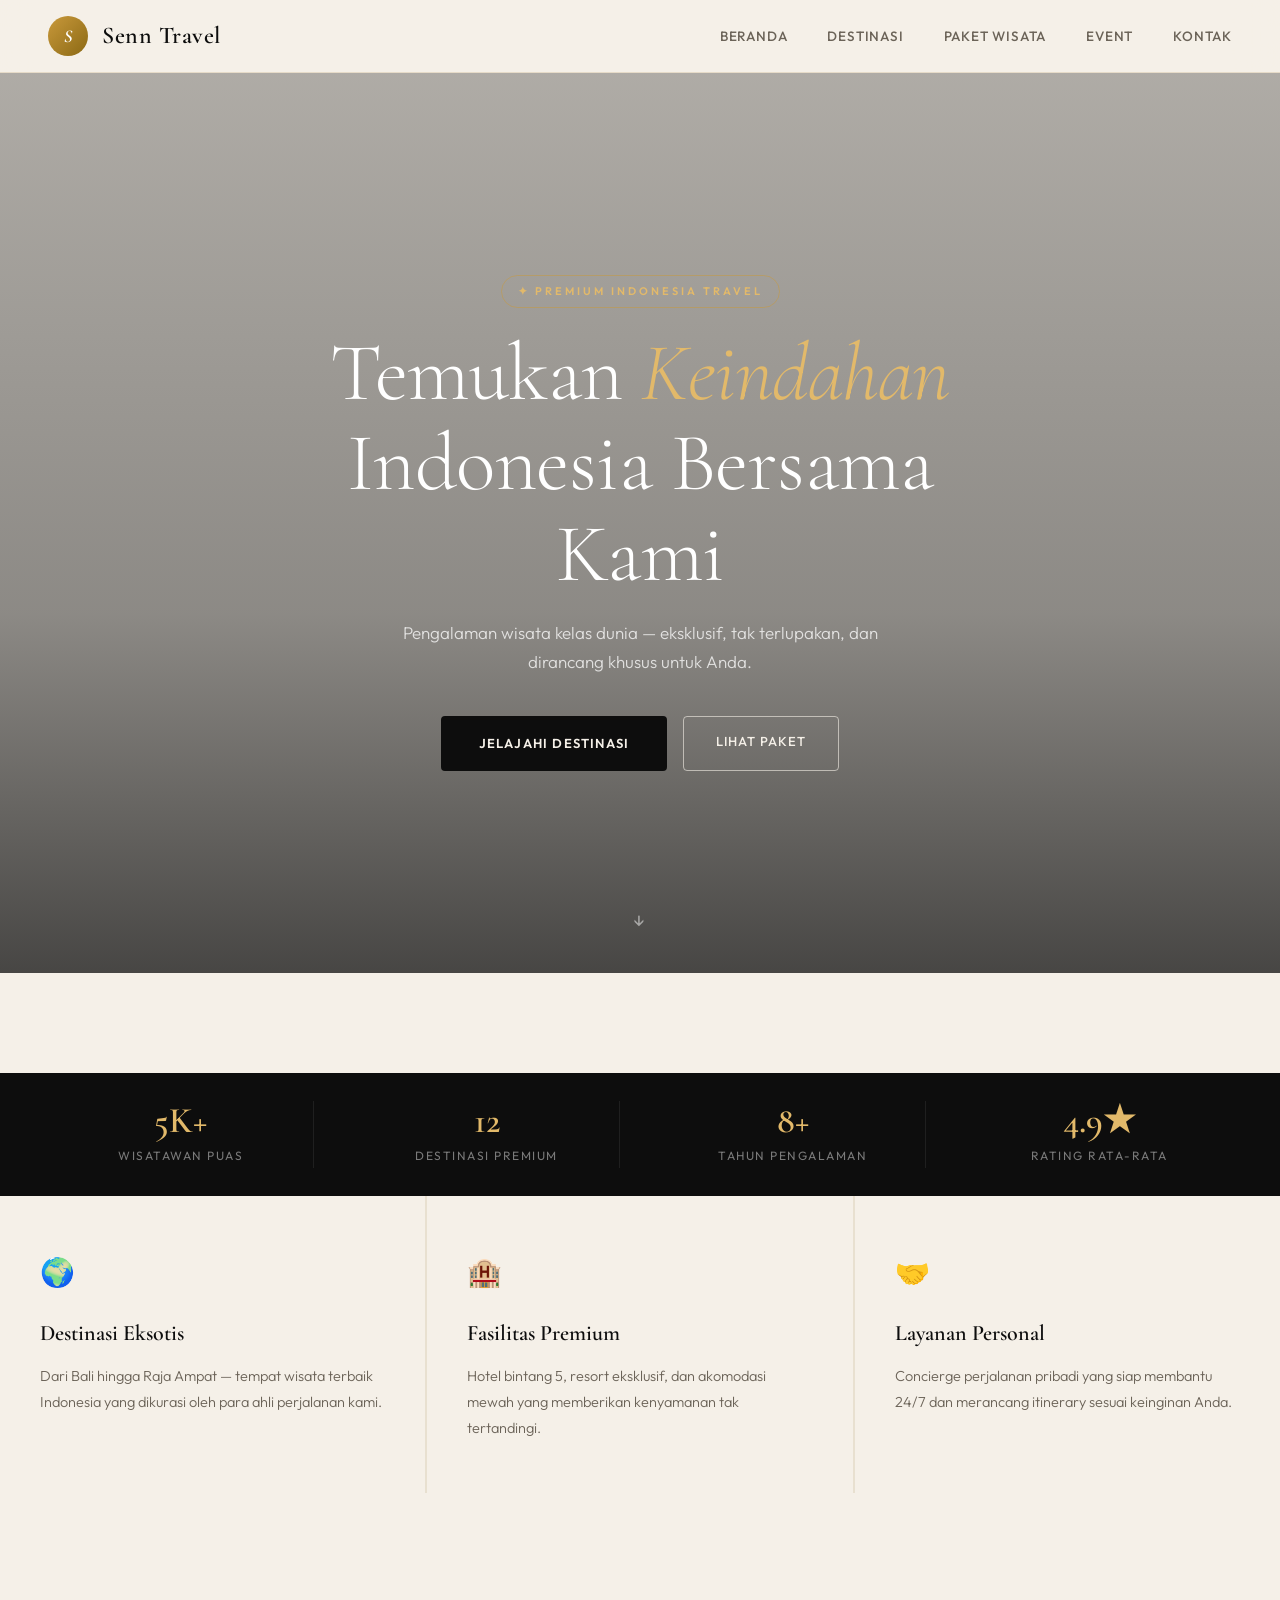
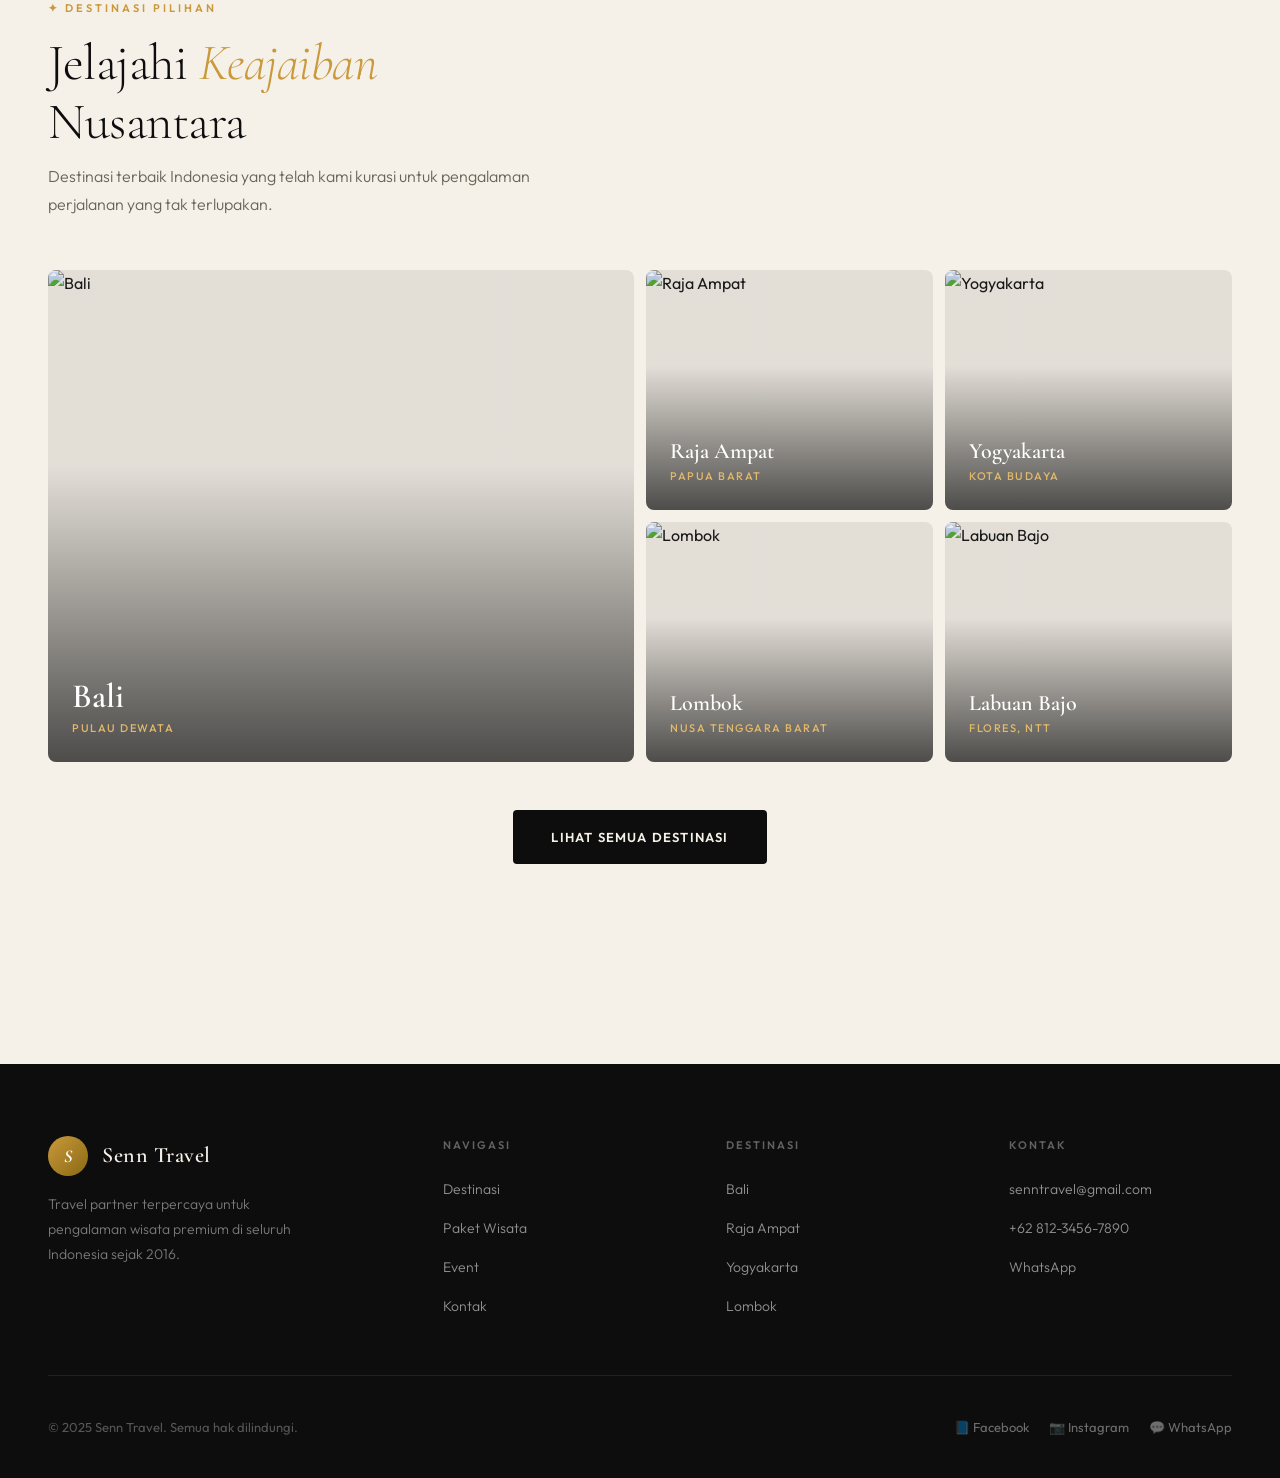
==== index.html @ eb4c7f7f "menambahkan grid" ====
<!DOCTYPE html>
<html lang="id">
<head>
    <meta charset="UTF-8">
    <meta name="viewport" content="width=device-width, initial-scale=1.0">
    <title>Senn Travel — Premium Indonesia Travel</title>
    <meta name="description" content="Senn Travel — Travel partner terpercaya untuk pengalaman wisata premium Indonesia">
    <link rel="icon" type="image/x-icon" href="favicon.ico">
    <link href="https://fonts.googleapis.com/css2?family=Cormorant+Garamond:ital,wght@0,300;0,400;0,600;0,700;1,300;1,400&family=Outfit:wght@300;400;500;600;700&display=swap" rel="stylesheet">
    <link rel="stylesheet" href="ini.css">
</head>
<body>

<header>
    <div class="navbar">
        <div class="logo">
            <div class="logo-mark">S</div>
            <span>Senn Travel</span>
        </div>
        <nav>
            <ul>
                <li><a href="index.html">Beranda</a></li>
                <li><a href="destinasi.html">Destinasi</a></li>
                <li><a href="paket.html">Paket Wisata</a></li>
                <li><a href="destinasi.html#event">Event</a></li>
                <li><a href="destinasi.html#kontak">Kontak</a></li>
            </ul>
        </nav>
    </div>
</header>

<section class="hero">
    <div class="hero-content">
        <span class="hero-label">✦ Premium Indonesia Travel</span>
        <h1>Temukan <em>Keindahan</em><br>Indonesia Bersama Kami</h1>
        <p>Pengalaman wisata kelas dunia — eksklusif, tak terlupakan, dan dirancang khusus untuk Anda.</p>
        <div class="hero-actions">
            <a href="destinasi.html" class="btn">Jelajahi Destinasi</a>
            <a href="paket.html" class="btn-outline">Lihat Paket</a>
        </div>
    </div>
    <div class="scroll-hint"></div>
</section>

<div class="stats-bar">
    <div class="stats-inner">
        <div class="stat-item">
            <span class="stat-number">5K+</span>
            <span class="stat-label">Wisatawan Puas</span>
        </div>
        <div class="stat-item">
            <span class="stat-number">12</span>
            <span class="stat-label">Destinasi Premium</span>
        </div>
        <div class="stat-item">
            <span class="stat-number">8+</span>
            <span class="stat-label">Tahun Pengalaman</span>
        </div>
        <div class="stat-item">
            <span class="stat-number">4.9★</span>
            <span class="stat-label">Rating Rata-Rata</span>
        </div>
    </div>
</div>

<section class="fitur">
    <div class="card">
        <span class="card-icon">🌍</span>
        <h3>Destinasi Eksotis</h3>
        <p>Dari Bali hingga Raja Ampat — tempat wisata terbaik Indonesia yang dikurasi oleh para ahli perjalanan kami.</p>
    </div>
    <div class="card">
        <span class="card-icon">🏨</span>
        <h3>Fasilitas Premium</h3>
        <p>Hotel bintang 5, resort eksklusif, dan akomodasi mewah yang memberikan kenyamanan tak tertandingi.</p>
    </div>
    <div class="card">
        <span class="card-icon">🤝</span>
        <h3>Layanan Personal</h3>
        <p>Concierge perjalanan pribadi yang siap membantu 24/7 dan merancang itinerary sesuai keinginan Anda.</p>
    </div>
</section>

<section class="home-destinations">
    <div class="home-destinations-inner">
        <div class="section-header">
            <span class="section-label">✦ Destinasi Pilihan</span>
            <h2>Jelajahi <em>Keajaiban</em><br>Nusantara</h2>
            <p>Destinasi terbaik Indonesia yang telah kami kurasi untuk pengalaman perjalanan yang tak terlupakan.</p>
        </div>
        <div class="home-dest-grid">
            <a href="destinasi.html" class="home-dest-card home-dest-large">
                <img src="https://images.unsplash.com/photo-1537996194471-e657df975ab4?w=900&q=80" alt="Bali">
                <div class="home-dest-overlay">
                    <span class="home-dest-label">Bali</span>
                    <span class="home-dest-sub">Pulau Dewata</span>
                </div>
            </a>
            <a href="destinasi.html" class="home-dest-card">
                <img src="https://images.unsplash.com/photo-1596700234665-06d3ca4f38f7?w=600&q=80" alt="Raja Ampat">
                <div class="home-dest-overlay">
                    <span class="home-dest-label">Raja Ampat</span>
                    <span class="home-dest-sub">Papua Barat</span>
                </div>
            </a>
            <a href="destinasi.html" class="home-dest-card">
                <img src="https://images.unsplash.com/photo-1555400038-63f5ba517a47?w=600&q=80" alt="Yogyakarta">
                <div class="home-dest-overlay">
                    <span class="home-dest-label">Yogyakarta</span>
                    <span class="home-dest-sub">Kota Budaya</span>
                </div>
            </a>
            <a href="destinasi.html" class="home-dest-card">
                <img src="https://images.unsplash.com/photo-1518548419970-58e3b4079ab2?w=600&q=80" alt="Lombok">
                <div class="home-dest-overlay">
                    <span class="home-dest-label">Lombok</span>
                    <span class="home-dest-sub">Nusa Tenggara Barat</span>
                </div>
            </a>
            <a href="destinasi.html" class="home-dest-card">
                <img src="https://images.unsplash.com/photo-1588668214407-6ea9a6d8c272?w=600&q=80" alt="Labuan Bajo">
                <div class="home-dest-overlay">
                    <span class="home-dest-label">Labuan Bajo</span>
                    <span class="home-dest-sub">Flores, NTT</span>
                </div>
            </a>
        </div>
        <div class="home-dest-cta">
            <a href="destinasi.html" class="btn">Lihat Semua Destinasi</a>
        </div>
    </div>
</section>

<footer>
    <div class="footer-container">
        <div class="footer-top">
            <div class="footer-brand">
                <div class="logo">
                    <div class="logo-mark">S</div>
                    <span>Senn Travel</span>
                </div>
                <p>Travel partner terpercaya untuk pengalaman wisata premium di seluruh Indonesia sejak 2016.</p>
            </div>
            <div class="footer-col">
                <h4>Navigasi</h4>
                <ul>
                    <li><a href="destinasi.html">Destinasi</a></li>
                    <li><a href="paket.html">Paket Wisata</a></li>
                    <li><a href="destinasi.html#event">Event</a></li>
                    <li><a href="destinasi.html#kontak">Kontak</a></li>
                </ul>
            </div>
            <div class="footer-col">
                <h4>Destinasi</h4>
                <ul>
                    <li><a href="destinasi.html">Bali</a></li>
                    <li><a href="destinasi.html">Raja Ampat</a></li>
                    <li><a href="destinasi.html">Yogyakarta</a></li>
                    <li><a href="destinasi.html">Lombok</a></li>
                </ul>
            </div>
            <div class="footer-col">
                <h4>Kontak</h4>
                <ul>
                    <li><a href="mailto:senntravel@gmail.com">senntravel@gmail.com</a></li>
                    <li><a href="tel:+6281234567890">+62 812-3456-7890</a></li>
                    <li><a href="#">WhatsApp</a></li>
                </ul>
            </div>
        </div>
        <div class="footer-bottom">
            <p>&copy; 2025 Senn Travel. Semua hak dilindungi.</p>
            <div class="social-links">
                <a href="#">📘 Facebook</a>
                <a href="#">📷 Instagram</a>
                <a href="#">💬 WhatsApp</a>
            </div>
        </div>
    </div>
</footer>

</body>
</html>
---- ini.css ----
@import url('https://fonts.googleapis.com/css2?family=Cormorant+Garamond:ital,wght@0,300;0,400;0,600;0,700;1,300;1,400&family=Outfit:wght@300;400;500;600;700&display=swap');

*, *::before, *::after {
    box-sizing: border-box;
    margin: 0;
    padding: 0;
}

:root {
    --cream: #f5f0e8;
    --cream-dark: #e8e0d0;
    --ink: #0d0d0d;
    --ink-mid: #1a1a1a;
    --ink-light: #2a2a2a;
    --warm: #8b6914;
    --gold: #c9993b;
    --gold-light: #e2b96a;
    --sand: #d4b896;
    --text: #1a1a1a;
    --text-muted: #6b6358;
    --text-light: #9a8f84;
    --white: #ffffff;
    --radius: 4px;
    --radius-md: 8px;
    --radius-lg: 16px;
    --shadow-sm: 0 2px 12px rgba(0,0,0,0.08);
    --shadow: 0 8px 40px rgba(0,0,0,0.12);
    --shadow-lg: 0 24px 80px rgba(0,0,0,0.18);
    --transition: 0.4s cubic-bezier(0.25, 0.46, 0.45, 0.94);
}

html { scroll-behavior: smooth; }

body {
    font-family: 'Outfit', sans-serif;
    background: var(--cream);
    color: var(--text);
    line-height: 1.7;
    overflow-x: hidden;
}

img, video {
    display: block;
    max-width: 100%;
}

a {
    color: inherit;
    text-decoration: none;
}

ul { list-style: none; }

header {
    position: sticky;
    top: 0;
    z-index: 1000;
    background: rgba(245,240,232,0.92);
    backdrop-filter: blur(20px);
    -webkit-backdrop-filter: blur(20px);
    border-bottom: 1px solid rgba(139,105,20,0.15);
}

.navbar {
    display: flex;
    justify-content: space-between;
    align-items: center;
    max-width: 1280px;
    margin: 0 auto;
    padding: 0 48px;
    height: 72px;
}

.logo {
    display: flex;
    align-items: center;
    gap: 14px;
    font-family: 'Cormorant Garamond', serif;
    font-size: 24px;
    font-weight: 600;
    color: var(--ink);
    letter-spacing: 0.5px;
}

.logo-mark {
    width: 40px;
    height: 40px;
    background: linear-gradient(135deg, var(--gold), var(--warm));
    border-radius: 50%;
    display: flex;
    align-items: center;
    justify-content: center;
    font-size: 18px;
    color: white;
    font-family: 'Cormorant Garamond', serif;
    font-style: italic;
}

.logo img {
    width: 40px;
    height: 40px;
    border-radius: 50%;
    object-fit: cover;
}

nav ul {
    display: flex;
    gap: 40px;
    align-items: center;
}

nav a {
    color: var(--text-muted);
    font-size: 13.5px;
    font-weight: 500;
    letter-spacing: 0.8px;
    text-transform: uppercase;
    position: relative;
    transition: color var(--transition);
    padding-bottom: 3px;
}

nav a::after {
    content: '';
    position: absolute;
    left: 0;
    bottom: 0;
    width: 0;
    height: 1.5px;
    background: var(--gold);
    transition: width var(--transition);
}

nav a:hover { color: var(--ink); }
nav a:hover::after { width: 100%; }

.btn {
    display: inline-block;
    background: var(--ink);
    color: var(--cream);
    font-family: 'Outfit', sans-serif;
    font-weight: 600;
    font-size: 13px;
    padding: 14px 36px;
    border-radius: var(--radius);
    letter-spacing: 1.2px;
    text-transform: uppercase;
    transition: var(--transition);
    border: 2px solid var(--ink);
    cursor: pointer;
}

.btn:hover {
    background: transparent;
    color: var(--ink);
    transform: translateY(-2px);
}

.btn-outline {
    background: transparent;
    color: var(--cream);
    border: 1.5px solid rgba(245,240,232,0.6);
    font-family: 'Outfit', sans-serif;
    font-weight: 500;
    font-size: 13px;
    padding: 13px 32px;
    border-radius: var(--radius);
    letter-spacing: 1px;
    text-transform: uppercase;
    transition: var(--transition);
    cursor: pointer;
    text-decoration: none;
    display: inline-block;
}

.btn-outline:hover {
    background: rgba(245,240,232,0.15);
    border-color: var(--cream);
}

.hero {
    height: 100vh;
    min-height: 640px;
    display: flex;
    justify-content: center;
    align-items: center;
    text-align: center;
    position: relative;
    overflow: hidden;
    background: url('https://images.unsplash.com/photo-1537996194471-e657df975ab4?w=1800&q=80') center/cover no-repeat;
}

.hero::before {
    content: '';
    position: absolute;
    inset: 0;
    background: linear-gradient(
        to bottom,
        rgba(13,13,13,0.3) 0%,
        rgba(13,13,13,0.45) 60%,
        rgba(13,13,13,0.75) 100%
    );
}

.hero-content {
    position: relative;
    z-index: 1;
    max-width: 800px;
    padding: 0 32px;
}

.hero-label {
    display: inline-block;
    font-size: 11px;
    font-weight: 600;
    letter-spacing: 3px;
    text-transform: uppercase;
    color: var(--gold-light);
    margin-bottom: 20px;
    padding: 6px 16px;
    border: 1px solid rgba(201,153,59,0.5);
    border-radius: 30px;
}

.hero h1 {
    font-family: 'Cormorant Garamond', serif;
    font-size: clamp(48px, 7vw, 82px);
    font-weight: 300;
    line-height: 1.1;
    color: var(--white);
    margin-bottom: 20px;
    letter-spacing: -0.5px;
}

.hero h1 em {
    font-style: italic;
    color: var(--gold-light);
}

.hero p {
    font-size: 17px;
    color: rgba(255,255,255,0.75);
    margin-bottom: 40px;
    font-weight: 300;
    max-width: 520px;
    margin-left: auto;
    margin-right: auto;
}

.hero-actions {
    display: flex;
    gap: 16px;
    justify-content: center;
    flex-wrap: wrap;
}

.scroll-hint {
    position: absolute;
    bottom: 36px;
    left: 50%;
    transform: translateX(-50%);
    z-index: 1;
    display: flex;
    flex-direction: column;
    align-items: center;
    gap: 8px;
    color: rgba(255,255,255,0.5);
    font-size: 11px;
    letter-spacing: 2px;
    text-transform: uppercase;
    animation: bounce 2s infinite;
}

.scroll-hint::after {
    content: '↓';
    font-size: 18px;
}

@keyframes bounce {
    0%, 100% { transform: translateX(-50%) translateY(0); }
    50% { transform: translateX(-50%) translateY(6px); }
}

.stats-bar {
    background: var(--ink);
    padding: 28px 48px;
}

.stats-inner {
    max-width: 1280px;
    margin: 0 auto;
    display: grid;
    grid-template-columns: repeat(4, 1fr);
    gap: 40px;
}

.stat-item {
    text-align: center;
    border-right: 1px solid rgba(255,255,255,0.08);
    padding: 0 20px;
}

.stat-item:last-child { border-right: none; }

.stat-number {
    font-family: 'Cormorant Garamond', serif;
    font-size: 36px;
    font-weight: 600;
    color: var(--gold-light);
    display: block;
    line-height: 1.1;
}

.stat-label {
    font-size: 12px;
    color: rgba(255,255,255,0.45);
    letter-spacing: 1.5px;
    text-transform: uppercase;
    margin-top: 4px;
}

.fitur {
    display: grid;
    grid-template-columns: repeat(auto-fit, minmax(280px, 1fr));
    gap: 2px;
    background: var(--cream-dark);
    max-width: 100%;
    margin: 0;
}

.card {
    background: var(--cream);
    padding: 52px 40px;
    text-align: left;
    transition: var(--transition);
    cursor: default;
    position: relative;
    overflow: hidden;
}

.card::before {
    content: '';
    position: absolute;
    bottom: 0;
    left: 0;
    right: 0;
    height: 3px;
    background: linear-gradient(90deg, var(--gold), var(--warm));
    transform: scaleX(0);
    transform-origin: left;
    transition: transform var(--transition);
}

.card:hover::before { transform: scaleX(1); }

.card:hover { background: #f0e9da; }

.card-icon {
    font-size: 28px;
    margin-bottom: 20px;
    display: block;
}

.card h3 {
    font-family: 'Cormorant Garamond', serif;
    font-size: 22px;
    font-weight: 600;
    color: var(--ink);
    margin-bottom: 10px;
}

.card p {
    color: var(--text-muted);
    font-size: 14.5px;
    font-weight: 300;
    line-height: 1.8;
}

main {
    max-width: 1280px;
    margin: 0 auto;
    padding: 80px 48px;
}

section { margin-bottom: 100px; }

.section-header {
    margin-bottom: 56px;
}

.section-label {
    display: inline-block;
    font-size: 11px;
    font-weight: 600;
    letter-spacing: 3px;
    text-transform: uppercase;
    color: var(--gold);
    margin-bottom: 16px;
}

h2 {
    font-family: 'Cormorant Garamond', serif;
    font-size: clamp(32px, 4vw, 52px);
    font-weight: 300;
    line-height: 1.15;
    color: var(--ink);
    letter-spacing: -0.5px;
}

h2 em {
    font-style: italic;
    color: var(--gold);
}

.section-header p {
    color: var(--text-muted);
    font-size: 16px;
    font-weight: 300;
    margin-top: 12px;
    max-width: 540px;
}

.highlight {
    font-style: italic;
    color: var(--gold);
}

h3 {
    font-family: 'Cormorant Garamond', serif;
    color: var(--ink);
    font-size: 24px;
    font-weight: 600;
}

.destinations-grid {
    display: grid;
    grid-template-columns: 1fr 1.4fr;
    gap: 28px;
    align-items: stretch;
}

.destinations-grid .destination-card {
    display: flex;
    flex-direction: column;
}

.destinations-grid .destination-card .dest-image {
    height: 300px;
    flex-shrink: 0;
}

.destinations-grid .destination-card.featured .dest-image {
    height: 340px;
}

.destinations-grid .destination-card .card-content {
    flex: 1;
    display: flex;
    flex-direction: column;
}

.destinations-grid .destination-card .card-footer {
    margin-top: auto;
}

.destination-card {
    background: var(--white);
    border-radius: var(--radius-md);
    overflow: hidden;
    box-shadow: var(--shadow-sm);
    transition: var(--transition);
    position: relative;
    border: 1px solid rgba(0,0,0,0.06);
}

.destination-card:hover {
    transform: translateY(-8px);
    box-shadow: var(--shadow-lg);
}

.destination-card.featured {
    border-color: rgba(201,153,59,0.25);
}

.badge {
    position: absolute;
    top: 20px;
    right: 20px;
    background: linear-gradient(135deg, var(--gold), var(--warm));
    color: #fff;
    font-size: 10px;
    font-weight: 700;
    letter-spacing: 2px;
    text-transform: uppercase;
    padding: 5px 14px;
    border-radius: 30px;
    z-index: 2;
}

.dest-image {
    position: relative;
    overflow: hidden;
    height: 260px;
}

.dest-image img {
    width: 100%;
    height: 100%;
    object-fit: cover;
    transition: transform 0.7s ease;
}

.destination-card:hover .dest-image img {
    transform: scale(1.06);
}

.video-container {
    position: relative;
    overflow: hidden;
    height: 260px;
}

.video-container video {
    width: 100%;
    height: 100%;
    object-fit: cover;
}

.play-overlay {
    position: absolute;
    top: 50%;
    left: 50%;
    transform: translate(-50%, -50%);
    width: 52px;
    height: 52px;
    background: rgba(255,255,255,0.9);
    border-radius: 50%;
    display: flex;
    align-items: center;
    justify-content: center;
    font-size: 16px;
    color: var(--ink);
    pointer-events: none;
    opacity: 0;
    transition: opacity var(--transition);
}

.video-container:hover .play-overlay { opacity: 1; }

.card-content {
    padding: 28px 32px;
}

.card-content h3 {
    font-size: 22px;
    margin-bottom: 6px;
    color: var(--ink);
}

.rating {
    display: flex;
    align-items: center;
    gap: 8px;
    margin-bottom: 14px;
}

.stars { color: var(--gold); font-size: 13px; }
.reviews { color: var(--text-light); font-size: 13px; }

.card-content p {
    color: var(--text-muted);
    font-size: 14.5px;
    margin-bottom: 20px;
    line-height: 1.75;
    font-weight: 300;
}

.card-content strong { color: var(--ink); font-weight: 600; }

.card-footer {
    display: flex;
    align-items: baseline;
    justify-content: space-between;
    padding-top: 20px;
    border-top: 1px solid rgba(0,0,0,0.06);
}

.price {
    font-family: 'Cormorant Garamond', serif;
    font-size: 26px;
    font-weight: 600;
    color: var(--warm);
}

.per {
    font-size: 13px;
    color: var(--text-light);
    margin-left: 4px;
}

.card-cta {
    font-size: 12px;
    font-weight: 600;
    letter-spacing: 1px;
    text-transform: uppercase;
    color: var(--gold);
    transition: var(--transition);
}

.card-cta:hover { color: var(--warm); }

#event {
    background: var(--ink);
    border-radius: var(--radius-lg);
    padding: 60px;
    margin-bottom: 100px;
}

#event h3 {
    color: var(--cream);
    font-size: 28px;
    margin-bottom: 8px;
}

#event .section-label { color: var(--gold); }

.events-grid {
    display: grid;
    grid-template-columns: repeat(auto-fit, minmax(260px, 1fr));
    gap: 20px;
    margin-top: 40px;
}

.event-item {
    background: rgba(255,255,255,0.04);
    border: 1px solid rgba(255,255,255,0.08);
    border-radius: var(--radius-md);
    padding: 28px;
    transition: var(--transition);
}

.event-item:hover {
    background: rgba(201,153,59,0.08);
    border-color: rgba(201,153,59,0.25);
}

.event-date {
    display: inline-block;
    font-size: 11px;
    font-weight: 600;
    letter-spacing: 1.5px;
    text-transform: uppercase;
    color: var(--gold);
    margin-bottom: 12px;
    padding: 4px 10px;
    background: rgba(201,153,59,0.12);
    border-radius: 30px;
}

.event-item h4 {
    font-family: 'Cormorant Garamond', serif;
    font-size: 20px;
    color: var(--cream);
    margin-bottom: 8px;
}

.event-item p {
    color: rgba(255,255,255,0.45);
    font-size: 14px;
    font-weight: 300;
    line-height: 1.6;
}

.kontak-hero {
    background: url('https://images.unsplash.com/photo-1518548419970-58e3b4079ab2?w=1600&q=80') center/cover no-repeat;
    border-radius: var(--radius-lg);
    padding: 80px 64px;
    position: relative;
    overflow: hidden;
    margin-bottom: 64px;
}

.kontak-hero::before {
    content: '';
    position: absolute;
    inset: 0;
    background: linear-gradient(135deg, rgba(13,13,13,0.7) 0%, rgba(13,13,13,0.3) 100%);
    border-radius: var(--radius-lg);
}

.kontak-content {
    position: relative;
    z-index: 1;
    max-width: 600px;
}

.kontak-content h2 {
    color: var(--white);
    font-size: clamp(32px, 4vw, 52px);
}

.kontak-content p {
    color: rgba(255,255,255,0.7);
    font-size: 16px;
    font-weight: 300;
    margin-top: 14px;
    max-width: 480px;
    line-height: 1.8;
}

.kontak-main {
    display: grid;
    grid-template-columns: 1fr 1.2fr;
    gap: 48px;
    align-items: start;
}

.contact-info h3 {
    font-size: 22px;
    margin-bottom: 28px;
    color: var(--ink);
    padding-bottom: 16px;
    border-bottom: 2px solid var(--gold);
    display: inline-block;
}

.contact-grid {
    display: grid;
    gap: 20px;
}

.contact-item {
    display: flex;
    gap: 16px;
    align-items: flex-start;
    padding: 20px;
    background: var(--white);
    border-radius: var(--radius-md);
    border: 1px solid rgba(0,0,0,0.06);
    transition: var(--transition);
}

.contact-item:hover {
    border-color: rgba(201,153,59,0.3);
    box-shadow: var(--shadow-sm);
}

.contact-icon {
    font-size: 20px;
    width: 44px;
    height: 44px;
    background: linear-gradient(135deg, #f5f0e8, #e8e0d0);
    border-radius: 50%;
    display: flex;
    align-items: center;
    justify-content: center;
    flex-shrink: 0;
}

.contact-details h4 {
    font-family: 'Outfit', sans-serif;
    font-size: 12px;
    font-weight: 600;
    letter-spacing: 1px;
    text-transform: uppercase;
    color: var(--text-light);
    margin-bottom: 4px;
}

.contact-details p {
    color: var(--text);
    font-size: 14.5px;
    font-weight: 400;
    line-height: 1.6;
}

.kontak-form-section { position: relative; }

.form-trigger {
    display: flex;
    align-items: center;
    justify-content: space-between;
    width: 100%;
    padding: 18px 24px;
    background: var(--ink);
    color: var(--cream);
    border: none;
    border-radius: var(--radius-md);
    cursor: pointer;
    font-family: 'Outfit', sans-serif;
    font-size: 14px;
    font-weight: 500;
    letter-spacing: 0.5px;
    transition: var(--transition);
}

.form-trigger:hover { background: var(--ink-light); }

.form-trigger .arrow {
    font-size: 18px;
    transition: transform var(--transition);
}

.form-card {
    background: var(--white);
    border-radius: var(--radius-md);
    padding: 32px;
    border: 1px solid rgba(0,0,0,0.08);
    box-shadow: var(--shadow);
    display: none;
    margin-top: 16px;
}

.form-card.active {
    display: block;
    animation: slideDown 0.4s ease;
}

@keyframes slideDown {
    from { opacity: 0; transform: translateY(-12px); }
    to { opacity: 1; transform: translateY(0); }
}

.form-header {
    display: flex;
    justify-content: space-between;
    align-items: center;
    margin-bottom: 24px;
    padding-bottom: 20px;
    border-bottom: 1px solid rgba(0,0,0,0.06);
}

.form-header h3 { font-size: 20px; color: var(--ink); }

.close-form {
    background: none;
    border: 1px solid rgba(0,0,0,0.12);
    color: var(--text-muted);
    font-size: 18px;
    width: 34px;
    height: 34px;
    border-radius: var(--radius);
    cursor: pointer;
    display: flex;
    align-items: center;
    justify-content: center;
    transition: var(--transition);
}

.close-form:hover { border-color: var(--gold); color: var(--warm); }

.premium-form { display: grid; gap: 14px; }

.form-row {
    display: grid;
    grid-template-columns: 1fr 1fr;
    gap: 14px;
}

.form-group { position: relative; }

.form-group input,
.form-group select,
.form-group textarea {
    width: 100%;
    background: var(--cream);
    border: 1.5px solid rgba(0,0,0,0.1);
    border-radius: var(--radius);
    padding: 13px 16px;
    color: var(--text);
    font-family: 'Outfit', sans-serif;
    font-size: 14px;
    transition: border-color var(--transition);
    outline: none;
    appearance: none;
}

.form-group input:focus,
.form-group select:focus,
.form-group textarea:focus {
    border-color: var(--gold);
    background: var(--white);
}

.form-group input::placeholder,
.form-group textarea::placeholder { color: var(--text-light); }

.form-group.full { grid-column: 1 / -1; }

.btn-submit {
    width: 100%;
    background: var(--ink);
    color: var(--cream);
    font-family: 'Outfit', sans-serif;
    font-size: 13px;
    font-weight: 600;
    padding: 15px;
    border-radius: var(--radius);
    border: 2px solid var(--ink);
    cursor: pointer;
    display: flex;
    align-items: center;
    justify-content: center;
    gap: 10px;
    transition: var(--transition);
    letter-spacing: 1px;
    text-transform: uppercase;
    margin-top: 6px;
}

.btn-submit:hover {
    background: transparent;
    color: var(--ink);
}

.paket-hero {
    min-height: 50vh;
    display: flex;
    flex-direction: column;
    justify-content: center;
    align-items: flex-start;
    position: relative;
    overflow: hidden;
    padding: 100px 80px;
    background: url('https://images.unsplash.com/photo-1540202404-a2f29564b084?w=1800&q=80') center/cover no-repeat;
}

.paket-hero::before {
    content: '';
    position: absolute;
    inset: 0;
    background: linear-gradient(to right, rgba(13,13,13,0.75) 40%, rgba(13,13,13,0.2) 100%);
}

.paket-hero-content { position: relative; z-index: 1; }

.paket-hero h1 {
    font-family: 'Cormorant Garamond', serif;
    font-size: clamp(40px, 6vw, 72px);
    font-weight: 300;
    color: var(--white);
    line-height: 1.1;
    letter-spacing: -0.5px;
}

.paket-hero p {
    color: rgba(255,255,255,0.65);
    font-size: 16px;
    font-weight: 300;
    margin-top: 14px;
    max-width: 440px;
}

.paket-section {
    max-width: 1280px;
    margin: 0 auto;
    padding: 80px 48px;
}

.paket-intro {
    display: flex;
    justify-content: space-between;
    align-items: flex-end;
    margin-bottom: 52px;
    flex-wrap: wrap;
    gap: 24px;
}

.paket-intro h2 { margin-bottom: 0; }

.paket-intro p {
    color: var(--text-muted);
    font-size: 15px;
    font-weight: 300;
    max-width: 360px;
    text-align: right;
}

.paket-container {
    display: grid;
    grid-template-columns: repeat(2, 1fr);
    gap: 32px;
    align-items: start;
}

.paket-container .paket-card {
    display: flex;
    flex-direction: column;
    height: 100%;
}

.paket-container .paket-body {
    flex: 1;
    display: flex;
    flex-direction: column;
}

.paket-container .paket-footer {
    margin-top: auto;
}

.paket-card {
    background: var(--white);
    border-radius: var(--radius-md);
    overflow: hidden;
    border: 1px solid rgba(0,0,0,0.06);
    box-shadow: var(--shadow-sm);
    cursor: pointer;
    transform: translateY(30px);
    opacity: 0;
    animation: fadeUp 0.7s ease forwards;
    transition: transform 0.4s ease, box-shadow 0.4s ease, border-color 0.4s ease;
}

.paket-card:nth-child(2) { animation-delay: 0.2s; }
.paket-card:nth-child(3) { animation-delay: 0.4s; }

.paket-card:hover {
    transform: translateY(-8px);
    box-shadow: var(--shadow-lg);
    border-color: rgba(201,153,59,0.2);
}

.paket-img {
    position: relative;
    overflow: hidden;
    height: 260px;
}

.paket-img img {
    width: 100%;
    height: 100%;
    object-fit: cover;
    transition: transform 0.7s ease;
}

.paket-card:hover .paket-img img {
    transform: scale(1.06);
}

.paket-duration {
    position: absolute;
    bottom: 16px;
    left: 16px;
    background: rgba(13,13,13,0.75);
    color: var(--cream);
    font-size: 11px;
    font-weight: 600;
    letter-spacing: 1.5px;
    text-transform: uppercase;
    padding: 5px 12px;
    border-radius: 30px;
    backdrop-filter: blur(6px);
}

.paket-body {
    padding: 28px;
}

.paket-body h3 {
    font-size: 22px;
    color: var(--ink);
    margin-bottom: 6px;
}

.paket-body p {
    color: var(--text-muted);
    font-size: 14px;
    font-weight: 300;
    margin-bottom: 18px;
    line-height: 1.7;
}

.paket-footer {
    display: flex;
    justify-content: space-between;
    align-items: center;
    padding-top: 18px;
    border-top: 1px solid rgba(0,0,0,0.06);
}

.paket-price-label {
    font-size: 11px;
    color: var(--text-light);
    letter-spacing: 1px;
    text-transform: uppercase;
    display: block;
    margin-bottom: 2px;
}

.paket-price {
    font-family: 'Cormorant Garamond', serif;
    font-size: 26px;
    font-weight: 600;
    color: var(--warm);
}

.paket-cta {
    font-size: 12px;
    font-weight: 600;
    letter-spacing: 1px;
    text-transform: uppercase;
    color: var(--white);
    background: var(--ink);
    padding: 9px 18px;
    border-radius: var(--radius);
    transition: var(--transition);
}

.paket-cta:hover {
    background: var(--gold);
    color: var(--white);
}

.modal {
    display: none;
    position: fixed;
    inset: 0;
    background: rgba(0,0,0,0.7);
    justify-content: center;
    align-items: center;
    z-index: 9999;
    padding: 24px;
    backdrop-filter: blur(4px);
}

.modal-content {
    background: var(--white);
    width: 100%;
    max-width: 920px;
    max-height: 88vh;
    border-radius: var(--radius-lg);
    overflow-y: auto;
    animation: zoomIn 0.3s ease;
    position: relative;
}

.modal-close-btn {
    position: absolute;
    top: 20px;
    right: 20px;
    width: 36px;
    height: 36px;
    background: rgba(0,0,0,0.06);
    border: none;
    border-radius: 50%;
    font-size: 18px;
    cursor: pointer;
    display: flex;
    align-items: center;
    justify-content: center;
    z-index: 10;
    transition: var(--transition);
    color: var(--text);
}

.modal-close-btn:hover { background: rgba(0,0,0,0.12); }

.modal-grid {
    display: grid;
    grid-template-columns: 420px 1fr;
    min-height: 480px;
}

.modal-img {
    position: relative;
    overflow: hidden;
}

.modal-img img {
    width: 100%;
    height: 100%;
    object-fit: cover;
}

.modal-text {
    padding: 48px 40px;
}

.modal-text .section-label { display: block; margin-bottom: 8px; }

.modal-text h2 {
    font-size: 32px;
    margin-bottom: 12px;
    display: block;
    border-left: none;
    padding-left: 0;
}

.modal-text .modal-price {
    font-family: 'Cormorant Garamond', serif;
    font-size: 32px;
    color: var(--warm);
    font-weight: 600;
    margin-bottom: 20px;
}

.modal-text p {
    color: var(--text-muted);
    font-size: 15px;
    margin-bottom: 28px;
    font-weight: 300;
    line-height: 1.8;
}

.modal-text ul {
    display: grid;
    grid-template-columns: 1fr 1fr;
    gap: 10px;
    margin-bottom: 32px;
}

.modal-text li {
    font-size: 13.5px;
    color: var(--text);
    display: flex;
    align-items: center;
    gap: 8px;
}

.modal-text li::before {
    content: '✦';
    color: var(--gold);
    font-size: 10px;
    flex-shrink: 0;
}

.modal-book-btn {
    display: inline-block;
    background: var(--ink);
    color: var(--cream);
    padding: 13px 32px;
    border-radius: var(--radius);
    font-size: 13px;
    font-weight: 600;
    letter-spacing: 1px;
    text-transform: uppercase;
    transition: var(--transition);
    cursor: pointer;
    border: 2px solid var(--ink);
}

.modal-book-btn:hover {
    background: transparent;
    color: var(--ink);
}

footer {
    background: var(--ink);
    color: var(--cream);
}

.footer-container {
    padding: 72px 48px 40px;
    max-width: 1280px;
    margin: 0 auto;
}

.footer-top {
    display: grid;
    grid-template-columns: 1.5fr 1fr 1fr 1fr;
    gap: 60px;
    padding-bottom: 56px;
    border-bottom: 1px solid rgba(255,255,255,0.08);
    margin-bottom: 40px;
}

.footer-brand .logo {
    color: var(--cream);
    font-size: 22px;
    margin-bottom: 16px;
}

.footer-brand .logo-mark {
    background: linear-gradient(135deg, var(--gold), var(--warm));
}

.footer-brand p {
    color: rgba(255,255,255,0.45);
    font-size: 14px;
    font-weight: 300;
    max-width: 280px;
    line-height: 1.8;
}

.footer-col h4 {
    font-size: 11px;
    font-weight: 600;
    letter-spacing: 2px;
    text-transform: uppercase;
    color: rgba(255,255,255,0.35);
    margin-bottom: 20px;
}

.footer-col ul { display: grid; gap: 12px; }

.footer-col a {
    color: rgba(255,255,255,0.55);
    font-size: 14px;
    font-weight: 300;
    transition: color var(--transition);
}

.footer-col a:hover { color: var(--gold-light); }

.footer-bottom {
    display: flex;
    justify-content: space-between;
    align-items: center;
    flex-wrap: wrap;
    gap: 16px;
}

.footer-bottom p {
    color: rgba(255,255,255,0.3);
    font-size: 13px;
}

.social-links { display: flex; gap: 20px; }

.social-links a {
    color: rgba(255,255,255,0.4);
    font-size: 13px;
    transition: color var(--transition);
}

.social-links a:hover { color: var(--gold-light); }

.home-destinations {
    background: var(--cream);
    padding: 100px 0;
}

.home-destinations-inner {
    max-width: 1280px;
    margin: 0 auto;
    padding: 0 48px;
}

.home-destinations .section-header {
    margin-bottom: 52px;
}

.home-dest-grid {
    display: grid;
    grid-template-columns: repeat(4, 1fr);
    grid-template-rows: repeat(2, 240px);
    gap: 12px;
}

.home-dest-large {
    grid-column: span 2;
    grid-row: span 2;
}

.home-dest-card {
    position: relative;
    overflow: hidden;
    border-radius: var(--radius-md);
    display: block;
    cursor: pointer;
}

.home-dest-card img {
    width: 100%;
    height: 100%;
    object-fit: cover;
    transition: transform 0.7s ease;
}

.home-dest-card:hover img {
    transform: scale(1.07);
}

.home-dest-overlay {
    position: absolute;
    inset: 0;
    background: linear-gradient(to top, rgba(13,13,13,0.72) 0%, rgba(13,13,13,0.08) 60%);
    display: flex;
    flex-direction: column;
    justify-content: flex-end;
    padding: 24px;
    transition: background var(--transition);
}

.home-dest-card:hover .home-dest-overlay {
    background: linear-gradient(to top, rgba(13,13,13,0.85) 0%, rgba(13,13,13,0.15) 60%);
}

.home-dest-label {
    font-family: 'Cormorant Garamond', serif;
    font-size: 22px;
    font-weight: 600;
    color: var(--white);
    display: block;
    line-height: 1.1;
}

.home-dest-large .home-dest-label {
    font-size: 34px;
}

.home-dest-sub {
    font-size: 11px;
    font-weight: 500;
    letter-spacing: 1.5px;
    text-transform: uppercase;
    color: var(--gold-light);
    margin-top: 4px;
    display: block;
}

.home-dest-cta {
    display: flex;
    justify-content: center;
    margin-top: 48px;
}

@keyframes fadeUp {
    from { transform: translateY(30px); opacity: 0; }
    to { transform: translateY(0); opacity: 1; }
}

@keyframes zoomIn {
    from { transform: scale(0.92); opacity: 0; }
    to { transform: scale(1); opacity: 1; }
}

@media (max-width: 1024px) {
    .footer-top { grid-template-columns: 1fr 1fr; gap: 40px; }
    .modal-grid { grid-template-columns: 1fr; }
    .modal-img { height: 280px; }
    .kontak-main { grid-template-columns: 1fr; }
    .stats-inner { grid-template-columns: repeat(2, 1fr); gap: 24px; }
    .stat-item:nth-child(2) { border-right: none; }
    .home-dest-grid { grid-template-columns: repeat(2, 1fr); grid-template-rows: repeat(3, 200px); }
    .home-dest-large { grid-column: span 2; grid-row: span 1; }
}

@media (max-width: 768px) {
    .navbar { padding: 0 24px; height: 64px; }
    nav ul { gap: 20px; flex-wrap: wrap; justify-content: center; }
    nav a { font-size: 12px; }
    main { padding: 60px 24px; }
    .paket-section { padding: 60px 24px; }
    .paket-hero { padding: 80px 32px; }
    .kontak-hero { padding: 52px 32px; }
    #event { padding: 40px 28px; }
    .footer-container { padding: 48px 24px 28px; }
    .footer-top { grid-template-columns: 1fr; gap: 32px; }
    .footer-bottom { flex-direction: column; text-align: center; }
    .destinations-grid { grid-template-columns: 1fr; }
    .destinations-grid .destination-card.featured .dest-image { height: 300px; }
    .paket-container { grid-template-columns: 1fr; }
    .form-row { grid-template-columns: 1fr; }
    .modal-text ul { grid-template-columns: 1fr; }
    .stats-inner { grid-template-columns: 1fr 1fr; gap: 16px; }
    .stat-item { border-right: none; }
    .paket-intro p { text-align: left; }
    .hero-actions { flex-direction: column; align-items: center; }
    .home-destinations { padding: 72px 0; }
    .home-destinations-inner { padding: 0 24px; }
    .home-dest-grid { grid-template-columns: 1fr 1fr; grid-template-rows: 180px 180px 180px; }
    .home-dest-large { grid-column: span 2; grid-row: span 1; }
    .home-dest-large .home-dest-label { font-size: 26px; }
}
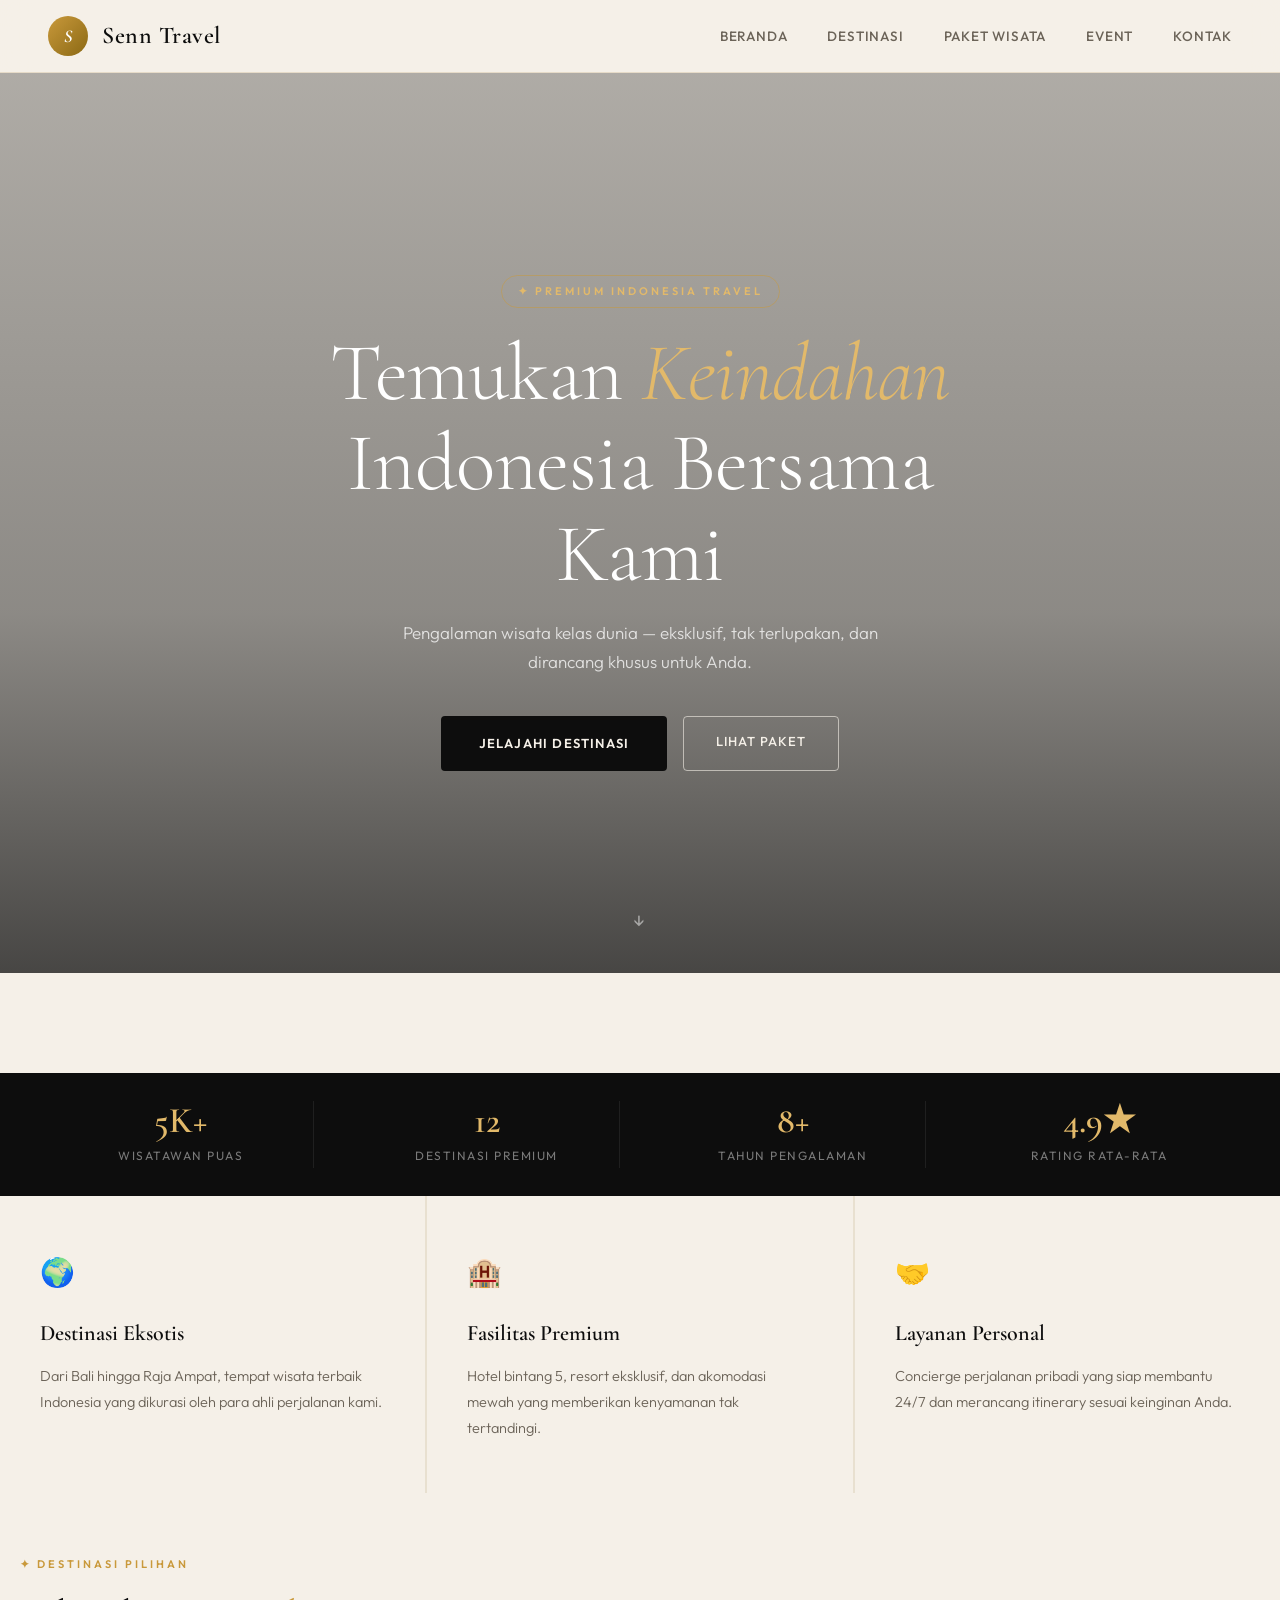
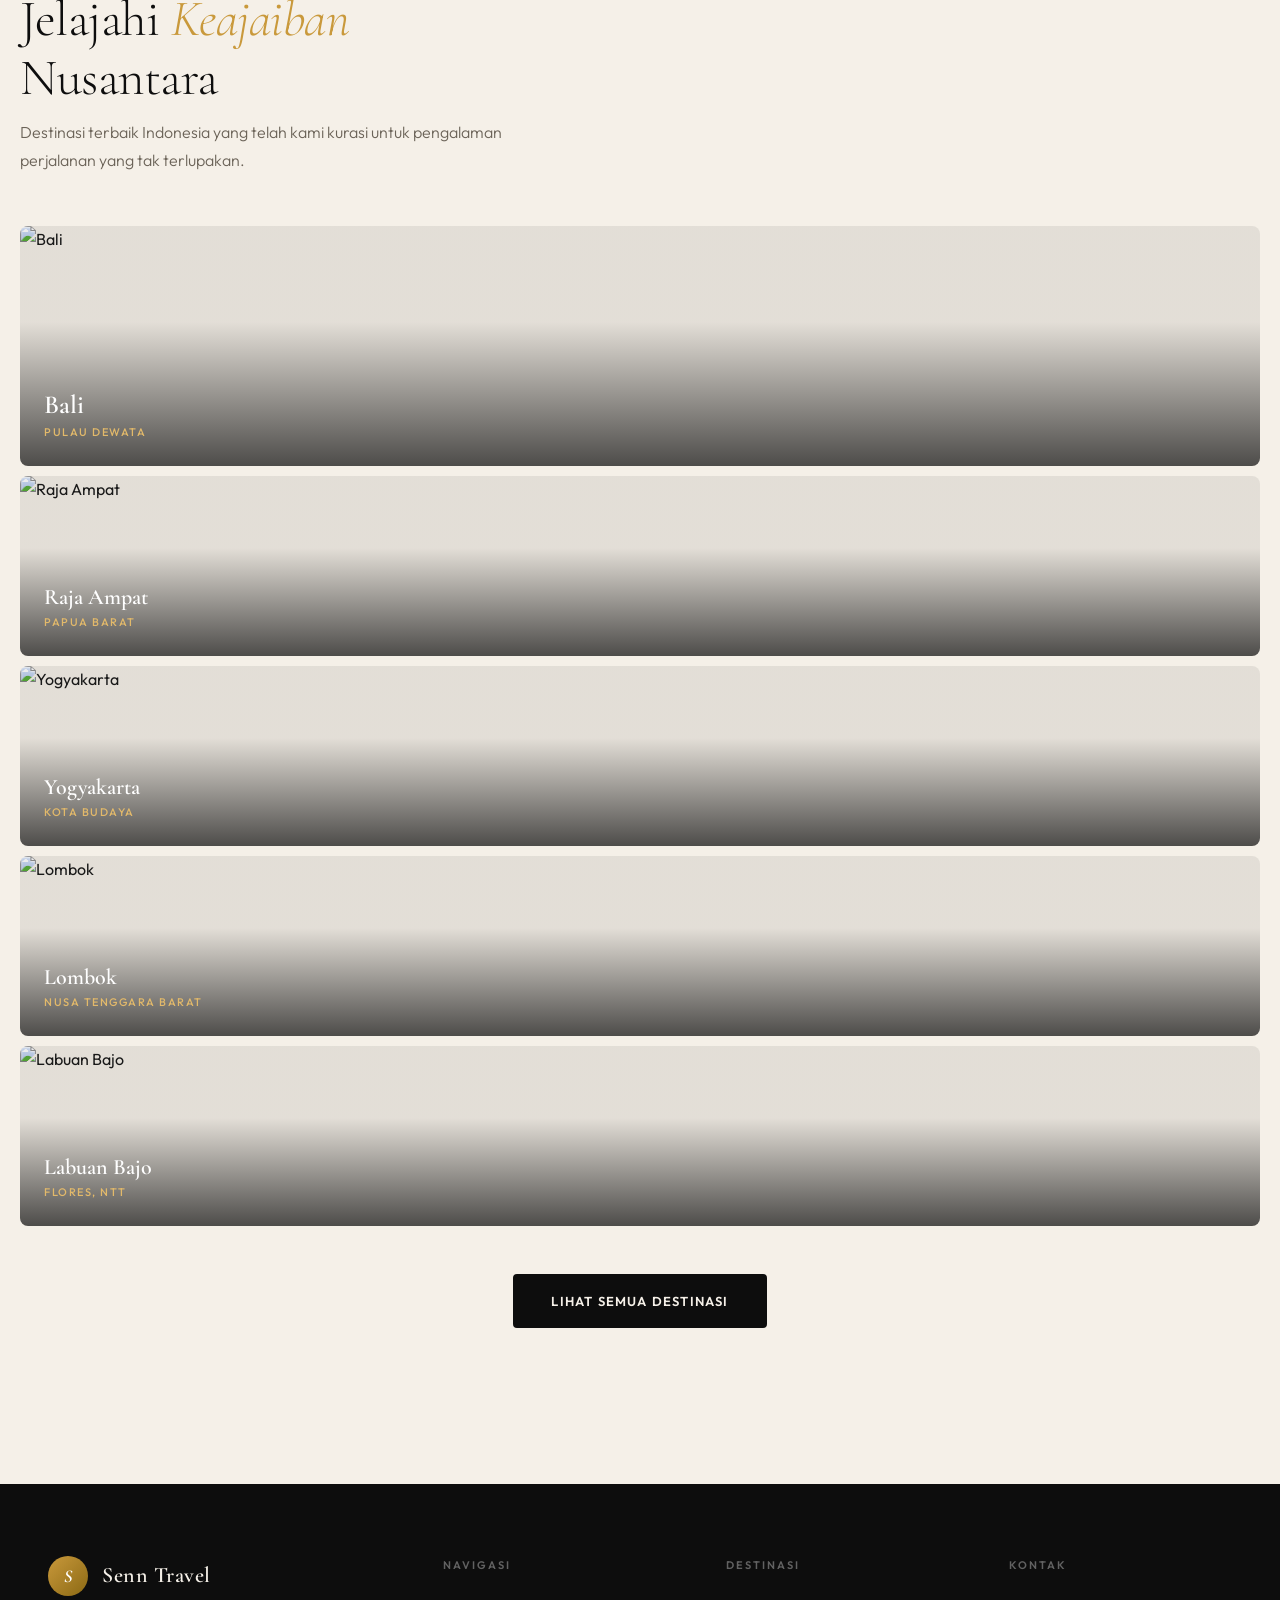
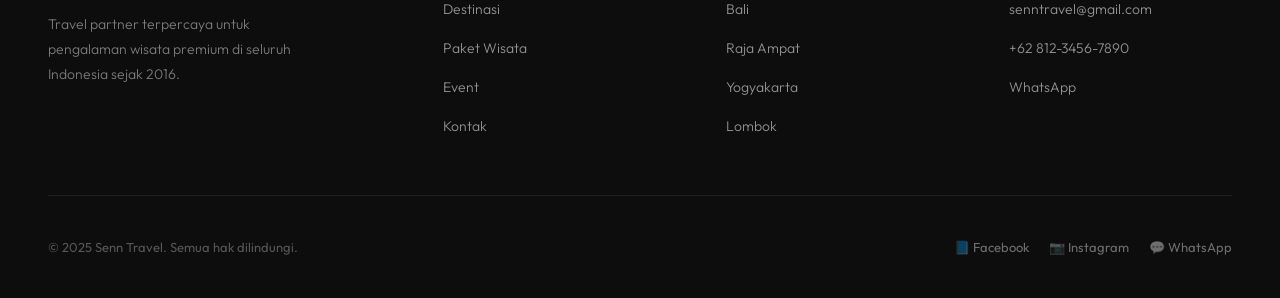
==== commit 70ec2ca7: "menambahkan media queries" ====
--- a/index.html
+++ b/index.html
@@ -67,7 +67,7 @@
     <div class="card">
         <span class="card-icon">🌍</span>
         <h3>Destinasi Eksotis</h3>
-        <p>Dari Bali hingga Raja Ampat — tempat wisata terbaik Indonesia yang dikurasi oleh para ahli perjalanan kami.</p>
+        <p>Dari Bali hingga Raja Ampat, tempat wisata terbaik Indonesia yang dikurasi oleh para ahli perjalanan kami.</p>
     </div>
     <div class="card">
         <span class="card-icon">🏨</span>
--- a/ini.css
+++ b/ini.css
@@ -1,6 +1,8 @@
 @import url('https://fonts.googleapis.com/css2?family=Cormorant+Garamond:ital,wght@0,300;0,400;0,600;0,700;1,300;1,400&family=Outfit:wght@300;400;500;600;700&display=swap');
 
-*, *::before, *::after {
+*,
+*::before,
+*::after {
     box-sizing: border-box;
     margin: 0;
     padding: 0;
@@ -23,13 +25,15 @@
     --radius: 4px;
     --radius-md: 8px;
     --radius-lg: 16px;
-    --shadow-sm: 0 2px 12px rgba(0,0,0,0.08);
-    --shadow: 0 8px 40px rgba(0,0,0,0.12);
-    --shadow-lg: 0 24px 80px rgba(0,0,0,0.18);
+    --shadow-sm: 0 2px 12px rgba(0, 0, 0, 0.08);
+    --shadow: 0 8px 40px rgba(0, 0, 0, 0.12);
+    --shadow-lg: 0 24px 80px rgba(0, 0, 0, 0.18);
     --transition: 0.4s cubic-bezier(0.25, 0.46, 0.45, 0.94);
 }
 
-html { scroll-behavior: smooth; }
+html {
+    scroll-behavior: smooth;
+}
 
 body {
     font-family: 'Outfit', sans-serif;
@@ -39,7 +43,8 @@
     overflow-x: hidden;
 }
 
-img, video {
+img,
+video {
     display: block;
     max-width: 100%;
 }
@@ -49,16 +54,18 @@
     text-decoration: none;
 }
 
-ul { list-style: none; }
+ul {
+    list-style: none;
+}
 
 header {
     position: sticky;
     top: 0;
     z-index: 1000;
-    background: rgba(245,240,232,0.92);
+    background: rgba(245, 240, 232, 0.92);
     backdrop-filter: blur(20px);
     -webkit-backdrop-filter: blur(20px);
-    border-bottom: 1px solid rgba(139,105,20,0.15);
+    border-bottom: 1px solid rgba(139, 105, 20, 0.15);
 }
 
 .navbar {
@@ -131,8 +138,13 @@
     transition: width var(--transition);
 }
 
-nav a:hover { color: var(--ink); }
-nav a:hover::after { width: 100%; }
+nav a:hover {
+    color: var(--ink);
+}
+
+nav a:hover::after {
+    width: 100%;
+}
 
 .btn {
     display: inline-block;
@@ -159,7 +171,7 @@
 .btn-outline {
     background: transparent;
     color: var(--cream);
-    border: 1.5px solid rgba(245,240,232,0.6);
+    border: 1.5px solid rgba(245, 240, 232, 0.6);
     font-family: 'Outfit', sans-serif;
     font-weight: 500;
     font-size: 13px;
@@ -174,7 +186,7 @@
 }
 
 .btn-outline:hover {
-    background: rgba(245,240,232,0.15);
+    background: rgba(245, 240, 232, 0.15);
     border-color: var(--cream);
 }
 
@@ -194,12 +206,10 @@
     content: '';
     position: absolute;
     inset: 0;
-    background: linear-gradient(
-        to bottom,
-        rgba(13,13,13,0.3) 0%,
-        rgba(13,13,13,0.45) 60%,
-        rgba(13,13,13,0.75) 100%
-    );
+    background: linear-gradient(to bottom,
+            rgba(13, 13, 13, 0.3) 0%,
+            rgba(13, 13, 13, 0.45) 60%,
+            rgba(13, 13, 13, 0.75) 100%);
 }
 
 .hero-content {
@@ -218,7 +228,7 @@
     color: var(--gold-light);
     margin-bottom: 20px;
     padding: 6px 16px;
-    border: 1px solid rgba(201,153,59,0.5);
+    border: 1px solid rgba(201, 153, 59, 0.5);
     border-radius: 30px;
 }
 
@@ -239,7 +249,7 @@
 
 .hero p {
     font-size: 17px;
-    color: rgba(255,255,255,0.75);
+    color: rgba(255, 255, 255, 0.75);
     margin-bottom: 40px;
     font-weight: 300;
     max-width: 520px;
@@ -264,7 +274,7 @@
     flex-direction: column;
     align-items: center;
     gap: 8px;
-    color: rgba(255,255,255,0.5);
+    color: rgba(255, 255, 255, 0.5);
     font-size: 11px;
     letter-spacing: 2px;
     text-transform: uppercase;
@@ -277,8 +287,15 @@
 }
 
 @keyframes bounce {
-    0%, 100% { transform: translateX(-50%) translateY(0); }
-    50% { transform: translateX(-50%) translateY(6px); }
+
+    0%,
+    100% {
+        transform: translateX(-50%) translateY(0);
+    }
+
+    50% {
+        transform: translateX(-50%) translateY(6px);
+    }
 }
 
 .stats-bar {
@@ -296,11 +313,13 @@
 
 .stat-item {
     text-align: center;
-    border-right: 1px solid rgba(255,255,255,0.08);
+    border-right: 1px solid rgba(255, 255, 255, 0.08);
     padding: 0 20px;
 }
 
-.stat-item:last-child { border-right: none; }
+.stat-item:last-child {
+    border-right: none;
+}
 
 .stat-number {
     font-family: 'Cormorant Garamond', serif;
@@ -313,7 +332,7 @@
 
 .stat-label {
     font-size: 12px;
-    color: rgba(255,255,255,0.45);
+    color: rgba(255, 255, 255, 0.45);
     letter-spacing: 1.5px;
     text-transform: uppercase;
     margin-top: 4px;
@@ -351,9 +370,13 @@
     transition: transform var(--transition);
 }
 
-.card:hover::before { transform: scaleX(1); }
-
-.card:hover { background: #f0e9da; }
+.card:hover::before {
+    transform: scaleX(1);
+}
+
+.card:hover {
+    background: #f0e9da;
+}
 
 .card-icon {
     font-size: 28px;
@@ -382,7 +405,9 @@
     padding: 80px 48px;
 }
 
-section { margin-bottom: 100px; }
+section {
+    margin-bottom: 100px;
+}
 
 .section-header {
     margin-bottom: 56px;
@@ -470,7 +495,7 @@
     box-shadow: var(--shadow-sm);
     transition: var(--transition);
     position: relative;
-    border: 1px solid rgba(0,0,0,0.06);
+    border: 1px solid rgba(0, 0, 0, 0.06);
 }
 
 .destination-card:hover {
@@ -479,7 +504,7 @@
 }
 
 .destination-card.featured {
-    border-color: rgba(201,153,59,0.25);
+    border-color: rgba(201, 153, 59, 0.25);
 }
 
 .badge {
@@ -533,7 +558,7 @@
     transform: translate(-50%, -50%);
     width: 52px;
     height: 52px;
-    background: rgba(255,255,255,0.9);
+    background: rgba(255, 255, 255, 0.9);
     border-radius: 50%;
     display: flex;
     align-items: center;
@@ -545,7 +570,9 @@
     transition: opacity var(--transition);
 }
 
-.video-container:hover .play-overlay { opacity: 1; }
+.video-container:hover .play-overlay {
+    opacity: 1;
+}
 
 .card-content {
     padding: 28px 32px;
@@ -564,8 +591,15 @@
     margin-bottom: 14px;
 }
 
-.stars { color: var(--gold); font-size: 13px; }
-.reviews { color: var(--text-light); font-size: 13px; }
+.stars {
+    color: var(--gold);
+    font-size: 13px;
+}
+
+.reviews {
+    color: var(--text-light);
+    font-size: 13px;
+}
 
 .card-content p {
     color: var(--text-muted);
@@ -575,14 +609,17 @@
     font-weight: 300;
 }
 
-.card-content strong { color: var(--ink); font-weight: 600; }
+.card-content strong {
+    color: var(--ink);
+    font-weight: 600;
+}
 
 .card-footer {
     display: flex;
     align-items: baseline;
     justify-content: space-between;
     padding-top: 20px;
-    border-top: 1px solid rgba(0,0,0,0.06);
+    border-top: 1px solid rgba(0, 0, 0, 0.06);
 }
 
 .price {
@@ -607,7 +644,9 @@
     transition: var(--transition);
 }
 
-.card-cta:hover { color: var(--warm); }
+.card-cta:hover {
+    color: var(--warm);
+}
 
 #event {
     background: var(--ink);
@@ -622,7 +661,9 @@
     margin-bottom: 8px;
 }
 
-#event .section-label { color: var(--gold); }
+#event .section-label {
+    color: var(--gold);
+}
 
 .events-grid {
     display: grid;
@@ -632,16 +673,16 @@
 }
 
 .event-item {
-    background: rgba(255,255,255,0.04);
-    border: 1px solid rgba(255,255,255,0.08);
+    background: rgba(255, 255, 255, 0.04);
+    border: 1px solid rgba(255, 255, 255, 0.08);
     border-radius: var(--radius-md);
     padding: 28px;
     transition: var(--transition);
 }
 
 .event-item:hover {
-    background: rgba(201,153,59,0.08);
-    border-color: rgba(201,153,59,0.25);
+    background: rgba(201, 153, 59, 0.08);
+    border-color: rgba(201, 153, 59, 0.25);
 }
 
 .event-date {
@@ -653,7 +694,7 @@
     color: var(--gold);
     margin-bottom: 12px;
     padding: 4px 10px;
-    background: rgba(201,153,59,0.12);
+    background: rgba(201, 153, 59, 0.12);
     border-radius: 30px;
 }
 
@@ -665,7 +706,7 @@
 }
 
 .event-item p {
-    color: rgba(255,255,255,0.45);
+    color: rgba(255, 255, 255, 0.45);
     font-size: 14px;
     font-weight: 300;
     line-height: 1.6;
@@ -684,7 +725,7 @@
     content: '';
     position: absolute;
     inset: 0;
-    background: linear-gradient(135deg, rgba(13,13,13,0.7) 0%, rgba(13,13,13,0.3) 100%);
+    background: linear-gradient(135deg, rgba(13, 13, 13, 0.7) 0%, rgba(13, 13, 13, 0.3) 100%);
     border-radius: var(--radius-lg);
 }
 
@@ -700,7 +741,7 @@
 }
 
 .kontak-content p {
-    color: rgba(255,255,255,0.7);
+    color: rgba(255, 255, 255, 0.7);
     font-size: 16px;
     font-weight: 300;
     margin-top: 14px;
@@ -736,12 +777,12 @@
     padding: 20px;
     background: var(--white);
     border-radius: var(--radius-md);
-    border: 1px solid rgba(0,0,0,0.06);
+    border: 1px solid rgba(0, 0, 0, 0.06);
     transition: var(--transition);
 }
 
 .contact-item:hover {
-    border-color: rgba(201,153,59,0.3);
+    border-color: rgba(201, 153, 59, 0.3);
     box-shadow: var(--shadow-sm);
 }
 
@@ -774,7 +815,9 @@
     line-height: 1.6;
 }
 
-.kontak-form-section { position: relative; }
+.kontak-form-section {
+    position: relative;
+}
 
 .form-trigger {
     display: flex;
@@ -794,7 +837,9 @@
     transition: var(--transition);
 }
 
-.form-trigger:hover { background: var(--ink-light); }
+.form-trigger:hover {
+    background: var(--ink-light);
+}
 
 .form-trigger .arrow {
     font-size: 18px;
@@ -805,7 +850,7 @@
     background: var(--white);
     border-radius: var(--radius-md);
     padding: 32px;
-    border: 1px solid rgba(0,0,0,0.08);
+    border: 1px solid rgba(0, 0, 0, 0.08);
     box-shadow: var(--shadow);
     display: none;
     margin-top: 16px;
@@ -817,8 +862,15 @@
 }
 
 @keyframes slideDown {
-    from { opacity: 0; transform: translateY(-12px); }
-    to { opacity: 1; transform: translateY(0); }
+    from {
+        opacity: 0;
+        transform: translateY(-12px);
+    }
+
+    to {
+        opacity: 1;
+        transform: translateY(0);
+    }
 }
 
 .form-header {
@@ -827,14 +879,17 @@
     align-items: center;
     margin-bottom: 24px;
     padding-bottom: 20px;
-    border-bottom: 1px solid rgba(0,0,0,0.06);
-}
-
-.form-header h3 { font-size: 20px; color: var(--ink); }
+    border-bottom: 1px solid rgba(0, 0, 0, 0.06);
+}
+
+.form-header h3 {
+    font-size: 20px;
+    color: var(--ink);
+}
 
 .close-form {
     background: none;
-    border: 1px solid rgba(0,0,0,0.12);
+    border: 1px solid rgba(0, 0, 0, 0.12);
     color: var(--text-muted);
     font-size: 18px;
     width: 34px;
@@ -847,9 +902,15 @@
     transition: var(--transition);
 }
 
-.close-form:hover { border-color: var(--gold); color: var(--warm); }
-
-.premium-form { display: grid; gap: 14px; }
+.close-form:hover {
+    border-color: var(--gold);
+    color: var(--warm);
+}
+
+.premium-form {
+    display: grid;
+    gap: 14px;
+}
 
 .form-row {
     display: grid;
@@ -857,14 +918,16 @@
     gap: 14px;
 }
 
-.form-group { position: relative; }
+.form-group {
+    position: relative;
+}
 
 .form-group input,
 .form-group select,
 .form-group textarea {
     width: 100%;
     background: var(--cream);
-    border: 1.5px solid rgba(0,0,0,0.1);
+    border: 1.5px solid rgba(0, 0, 0, 0.1);
     border-radius: var(--radius);
     padding: 13px 16px;
     color: var(--text);
@@ -883,9 +946,13 @@
 }
 
 .form-group input::placeholder,
-.form-group textarea::placeholder { color: var(--text-light); }
-
-.form-group.full { grid-column: 1 / -1; }
+.form-group textarea::placeholder {
+    color: var(--text-light);
+}
+
+.form-group.full {
+    grid-column: 1 / -1;
+}
 
 .btn-submit {
     width: 100%;
@@ -929,10 +996,13 @@
     content: '';
     position: absolute;
     inset: 0;
-    background: linear-gradient(to right, rgba(13,13,13,0.75) 40%, rgba(13,13,13,0.2) 100%);
-}
-
-.paket-hero-content { position: relative; z-index: 1; }
+    background: linear-gradient(to right, rgba(13, 13, 13, 0.75) 40%, rgba(13, 13, 13, 0.2) 100%);
+}
+
+.paket-hero-content {
+    position: relative;
+    z-index: 1;
+}
 
 .paket-hero h1 {
     font-family: 'Cormorant Garamond', serif;
@@ -944,7 +1014,7 @@
 }
 
 .paket-hero p {
-    color: rgba(255,255,255,0.65);
+    color: rgba(255, 255, 255, 0.65);
     font-size: 16px;
     font-weight: 300;
     margin-top: 14px;
@@ -966,7 +1036,9 @@
     gap: 24px;
 }
 
-.paket-intro h2 { margin-bottom: 0; }
+.paket-intro h2 {
+    margin-bottom: 0;
+}
 
 .paket-intro p {
     color: var(--text-muted);
@@ -1003,7 +1075,7 @@
     background: var(--white);
     border-radius: var(--radius-md);
     overflow: hidden;
-    border: 1px solid rgba(0,0,0,0.06);
+    border: 1px solid rgba(0, 0, 0, 0.06);
     box-shadow: var(--shadow-sm);
     cursor: pointer;
     transform: translateY(30px);
@@ -1012,13 +1084,18 @@
     transition: transform 0.4s ease, box-shadow 0.4s ease, border-color 0.4s ease;
 }
 
-.paket-card:nth-child(2) { animation-delay: 0.2s; }
-.paket-card:nth-child(3) { animation-delay: 0.4s; }
+.paket-card:nth-child(2) {
+    animation-delay: 0.2s;
+}
+
+.paket-card:nth-child(3) {
+    animation-delay: 0.4s;
+}
 
 .paket-card:hover {
     transform: translateY(-8px);
     box-shadow: var(--shadow-lg);
-    border-color: rgba(201,153,59,0.2);
+    border-color: rgba(201, 153, 59, 0.2);
 }
 
 .paket-img {
@@ -1042,7 +1119,7 @@
     position: absolute;
     bottom: 16px;
     left: 16px;
-    background: rgba(13,13,13,0.75);
+    background: rgba(13, 13, 13, 0.75);
     color: var(--cream);
     font-size: 11px;
     font-weight: 600;
@@ -1076,7 +1153,7 @@
     justify-content: space-between;
     align-items: center;
     padding-top: 18px;
-    border-top: 1px solid rgba(0,0,0,0.06);
+    border-top: 1px solid rgba(0, 0, 0, 0.06);
 }
 
 .paket-price-label {
@@ -1116,7 +1193,7 @@
     display: none;
     position: fixed;
     inset: 0;
-    background: rgba(0,0,0,0.7);
+    background: rgba(0, 0, 0, 0.7);
     justify-content: center;
     align-items: center;
     z-index: 9999;
@@ -1141,7 +1218,7 @@
     right: 20px;
     width: 36px;
     height: 36px;
-    background: rgba(0,0,0,0.06);
+    background: rgba(0, 0, 0, 0.06);
     border: none;
     border-radius: 50%;
     font-size: 18px;
@@ -1154,7 +1231,9 @@
     color: var(--text);
 }
 
-.modal-close-btn:hover { background: rgba(0,0,0,0.12); }
+.modal-close-btn:hover {
+    background: rgba(0, 0, 0, 0.12);
+}
 
 .modal-grid {
     display: grid;
@@ -1177,7 +1256,10 @@
     padding: 48px 40px;
 }
 
-.modal-text .section-label { display: block; margin-bottom: 8px; }
+.modal-text .section-label {
+    display: block;
+    margin-bottom: 8px;
+}
 
 .modal-text h2 {
     font-size: 32px;
@@ -1261,7 +1343,7 @@
     grid-template-columns: 1.5fr 1fr 1fr 1fr;
     gap: 60px;
     padding-bottom: 56px;
-    border-bottom: 1px solid rgba(255,255,255,0.08);
+    border-bottom: 1px solid rgba(255, 255, 255, 0.08);
     margin-bottom: 40px;
 }
 
@@ -1276,7 +1358,7 @@
 }
 
 .footer-brand p {
-    color: rgba(255,255,255,0.45);
+    color: rgba(255, 255, 255, 0.45);
     font-size: 14px;
     font-weight: 300;
     max-width: 280px;
@@ -1288,20 +1370,25 @@
     font-weight: 600;
     letter-spacing: 2px;
     text-transform: uppercase;
-    color: rgba(255,255,255,0.35);
+    color: rgba(255, 255, 255, 0.35);
     margin-bottom: 20px;
 }
 
-.footer-col ul { display: grid; gap: 12px; }
+.footer-col ul {
+    display: grid;
+    gap: 12px;
+}
 
 .footer-col a {
-    color: rgba(255,255,255,0.55);
+    color: rgba(255, 255, 255, 0.55);
     font-size: 14px;
     font-weight: 300;
     transition: color var(--transition);
 }
 
-.footer-col a:hover { color: var(--gold-light); }
+.footer-col a:hover {
+    color: var(--gold-light);
+}
 
 .footer-bottom {
     display: flex;
@@ -1312,19 +1399,24 @@
 }
 
 .footer-bottom p {
-    color: rgba(255,255,255,0.3);
+    color: rgba(255, 255, 255, 0.3);
     font-size: 13px;
 }
 
-.social-links { display: flex; gap: 20px; }
+.social-links {
+    display: flex;
+    gap: 20px;
+}
 
 .social-links a {
-    color: rgba(255,255,255,0.4);
+    color: rgba(255, 255, 255, 0.4);
     font-size: 13px;
     transition: color var(--transition);
 }
 
-.social-links a:hover { color: var(--gold-light); }
+.social-links a:hover {
+    color: var(--gold-light);
+}
 
 .home-destinations {
     background: var(--cream);
@@ -1375,7 +1467,7 @@
 .home-dest-overlay {
     position: absolute;
     inset: 0;
-    background: linear-gradient(to top, rgba(13,13,13,0.72) 0%, rgba(13,13,13,0.08) 60%);
+    background: linear-gradient(to top, rgba(13, 13, 13, 0.72) 0%, rgba(13, 13, 13, 0.08) 60%);
     display: flex;
     flex-direction: column;
     justify-content: flex-end;
@@ -1384,7 +1476,7 @@
 }
 
 .home-dest-card:hover .home-dest-overlay {
-    background: linear-gradient(to top, rgba(13,13,13,0.85) 0%, rgba(13,13,13,0.15) 60%);
+    background: linear-gradient(to top, rgba(13, 13, 13, 0.85) 0%, rgba(13, 13, 13, 0.15) 60%);
 }
 
 .home-dest-label {
@@ -1417,50 +1509,288 @@
 }
 
 @keyframes fadeUp {
-    from { transform: translateY(30px); opacity: 0; }
-    to { transform: translateY(0); opacity: 1; }
+    from {
+        transform: translateY(30px);
+        opacity: 0;
+    }
+
+    to {
+        transform: translateY(0);
+        opacity: 1;
+    }
 }
 
 @keyframes zoomIn {
-    from { transform: scale(0.92); opacity: 0; }
-    to { transform: scale(1); opacity: 1; }
+    from {
+        transform: scale(0.92);
+        opacity: 0;
+    }
+
+    to {
+        transform: scale(1);
+        opacity: 1;
+    }
 }
 
 @media (max-width: 1024px) {
-    .footer-top { grid-template-columns: 1fr 1fr; gap: 40px; }
-    .modal-grid { grid-template-columns: 1fr; }
-    .modal-img { height: 280px; }
-    .kontak-main { grid-template-columns: 1fr; }
-    .stats-inner { grid-template-columns: repeat(2, 1fr); gap: 24px; }
-    .stat-item:nth-child(2) { border-right: none; }
-    .home-dest-grid { grid-template-columns: repeat(2, 1fr); grid-template-rows: repeat(3, 200px); }
-    .home-dest-large { grid-column: span 2; grid-row: span 1; }
-}
-
+    .navbar {
+        padding: 0 32px;
+    }
+    nav ul {
+        gap: 24px;
+    }
+    main {
+        padding: 60px 32px;
+    }
+    .footer-top {
+        grid-template-columns: 1fr 1fr;
+        gap: 40px;
+    }
+    .modal-grid {
+        grid-template-columns: 1fr;
+    }
+    .modal-img {
+        height: 280px;
+    }
+    .kontak-main {
+        grid-template-columns: 1fr;
+    }
+    .stats-bar {
+        padding: 28px 32px;
+    }
+    .stats-inner {
+        grid-template-columns: repeat(2, 1fr);
+        gap: 24px;
+    }
+    .stat-item:nth-child(2) {
+        border-right: none;
+    }
+    .home-dest-grid {
+        grid-template-columns: repeat(2, 1fr);
+        grid-template-rows: repeat(3, 200px);
+    }
+    .home-dest-large {
+        grid-column: span 2;
+        grid-row: span 1;
+    }
+    .paket-section {
+        padding: 60px 32px;
+    }
+    .paket-hero {
+        padding: 80px 48px;
+    }
+    .kontak-hero {
+        padding: 64px 48px;
+    }
+}
 @media (max-width: 768px) {
-    .navbar { padding: 0 24px; height: 64px; }
-    nav ul { gap: 20px; flex-wrap: wrap; justify-content: center; }
-    nav a { font-size: 12px; }
-    main { padding: 60px 24px; }
-    .paket-section { padding: 60px 24px; }
-    .paket-hero { padding: 80px 32px; }
-    .kontak-hero { padding: 52px 32px; }
-    #event { padding: 40px 28px; }
-    .footer-container { padding: 48px 24px 28px; }
-    .footer-top { grid-template-columns: 1fr; gap: 32px; }
-    .footer-bottom { flex-direction: column; text-align: center; }
-    .destinations-grid { grid-template-columns: 1fr; }
-    .destinations-grid .destination-card.featured .dest-image { height: 300px; }
-    .paket-container { grid-template-columns: 1fr; }
-    .form-row { grid-template-columns: 1fr; }
-    .modal-text ul { grid-template-columns: 1fr; }
-    .stats-inner { grid-template-columns: 1fr 1fr; gap: 16px; }
-    .stat-item { border-right: none; }
-    .paket-intro p { text-align: left; }
-    .hero-actions { flex-direction: column; align-items: center; }
-    .home-destinations { padding: 72px 0; }
-    .home-destinations-inner { padding: 0 24px; }
-    .home-dest-grid { grid-template-columns: 1fr 1fr; grid-template-rows: 180px 180px 180px; }
-    .home-dest-large { grid-column: span 2; grid-row: span 1; }
-    .home-dest-large .home-dest-label { font-size: 26px; }
-}
+    nav {
+        display: none;
+        position: absolute;
+        top: 60px;
+        left: 0;
+        right: 0;
+        background: rgba(245, 240, 232, 0.98);
+        backdrop-filter: blur(20px);
+        -webkit-backdrop-filter: blur(20px);
+        border-bottom: 1px solid rgba(139, 105, 20, 0.15);
+        z-index: 999;
+        padding: 24px 20px;
+    }
+    nav.open {
+        display: block;
+    }
+    nav ul {
+        flex-direction: column;
+        gap: 0;
+        align-items: flex-start;
+    }
+    nav ul li {
+        width: 100%;
+    }
+    nav a {
+        font-size: 14px;
+        display: block;
+        padding: 14px 0;
+        border-bottom: 1px solid rgba(139, 105, 20, 0.1);
+        letter-spacing: 1px;
+    }
+    nav ul li:last-child a {
+        border-bottom: none;
+    }
+    .hero {
+        min-height: 100svh;
+    }
+    .hero-content {
+        padding: 0 20px;
+    }
+    .hero h1 {
+        font-size: clamp(38px, 9vw, 56px);
+    }
+    .hero p {
+        font-size: 15px;
+        margin-bottom: 32px;
+    }
+    .hero-actions {
+        flex-direction: column;
+        align-items: center;
+        gap: 12px;
+    }
+    .hero-actions .btn,
+    .hero-actions .btn-outline {
+        width: 100%;
+        max-width: 320px;
+        text-align: center;
+    }
+    .scroll-hint {
+        display: none;
+    }
+    main {
+        padding: 48px 20px;
+    }
+    section {
+        margin-bottom: 64px;
+    }
+    .section-header {
+        margin-bottom: 36px;
+    }
+    .destinations-grid {
+        grid-template-columns: 1fr;
+        gap: 20px;
+    }
+    .destinations-grid .destination-card.featured .dest-image {
+        height: 260px;
+    }
+    .dest-image {
+        height: 220px;
+    }
+    .card-content {
+        padding: 20px;
+    }
+    .kontak-hero {
+        padding: 48px 20px;
+        border-radius: var(--radius-md);
+        margin-bottom: 40px;
+    }
+    .kontak-content h2 {
+        font-size: clamp(28px, 7vw, 40px);
+    }
+    .kontak-content p {
+        font-size: 14px;
+    }
+    font-size: 16px;
+}
+.btn-submit {
+    padding: 16px;
+}
+.paket-section {
+    padding: 48px 20px;
+}
+.paket-intro {
+    flex-direction: column;
+    align-items: flex-start;
+    margin-bottom: 36px;
+}
+.paket-intro p {
+    text-align: left;
+    max-width: 100%;
+}
+.paket-container {
+    grid-template-columns: 1fr;
+    gap: 20px;
+}
+.paket-img {
+    height: 220px;
+}
+.paket-body {
+    padding: 20px;
+}
+.home-destinations {
+    padding: 56px 0;
+}
+.home-destinations-inner {
+    padding: 0 20px;
+}
+.home-dest-grid {
+    grid-template-columns: 1fr;
+    grid-template-rows: auto;
+    gap: 10px;
+}
+.home-dest-card {
+    height: 180px;
+}
+.home-dest-large {
+    grid-column: span 1;
+    grid-row: span 1;
+    height: 240px;
+}
+.home-dest-large .home-dest-label {
+    font-size: 26px;
+}
+@media (max-width: 480px) {
+    .logo {
+        font-size: 20px;
+    }
+    .logo-mark {
+        width: 34px;
+        height: 34px;
+        font-size: 15px;
+    }
+    .hero h1 {
+        font-size: clamp(32px, 10vw, 46px);
+    }
+    .hero-label {
+        font-size: 10px;
+        letter-spacing: 2px;
+    }
+    .stats-inner {
+        grid-template-columns: 1fr 1fr;
+    }
+    .stat-number {
+        font-size: 24px;
+    }
+    .stat-label {
+        font-size: 10px;
+    }
+    .section-header p {
+        font-size: 14px;
+    }
+    .card {
+        padding: 28px 20px;
+    }
+    .card h3 {
+        font-size: 20px;
+    }
+    #event {
+        padding: 28px 16px;
+    }
+    .paket-hero {
+        padding: 60px 16px 40px;
+    }
+    .paket-body h3 {
+        font-size: 19px;
+    }
+    .home-dest-card {
+        height: 160px;
+    }
+    .home-dest-large {
+        height: 210px;
+    }
+    .home-dest-label {
+        font-size: 18px;
+    }
+    .home-dest-large .home-dest-label {
+        font-size: 22px;
+    }
+    .modal-text {
+        padding: 24px 16px;
+    }
+    .btn,
+    .btn-outline {
+        padding: 14px 24px;
+        font-size: 12px;
+    }
+    .footer-container {
+        padding: 40px 16px 24px;
+    }
+}
